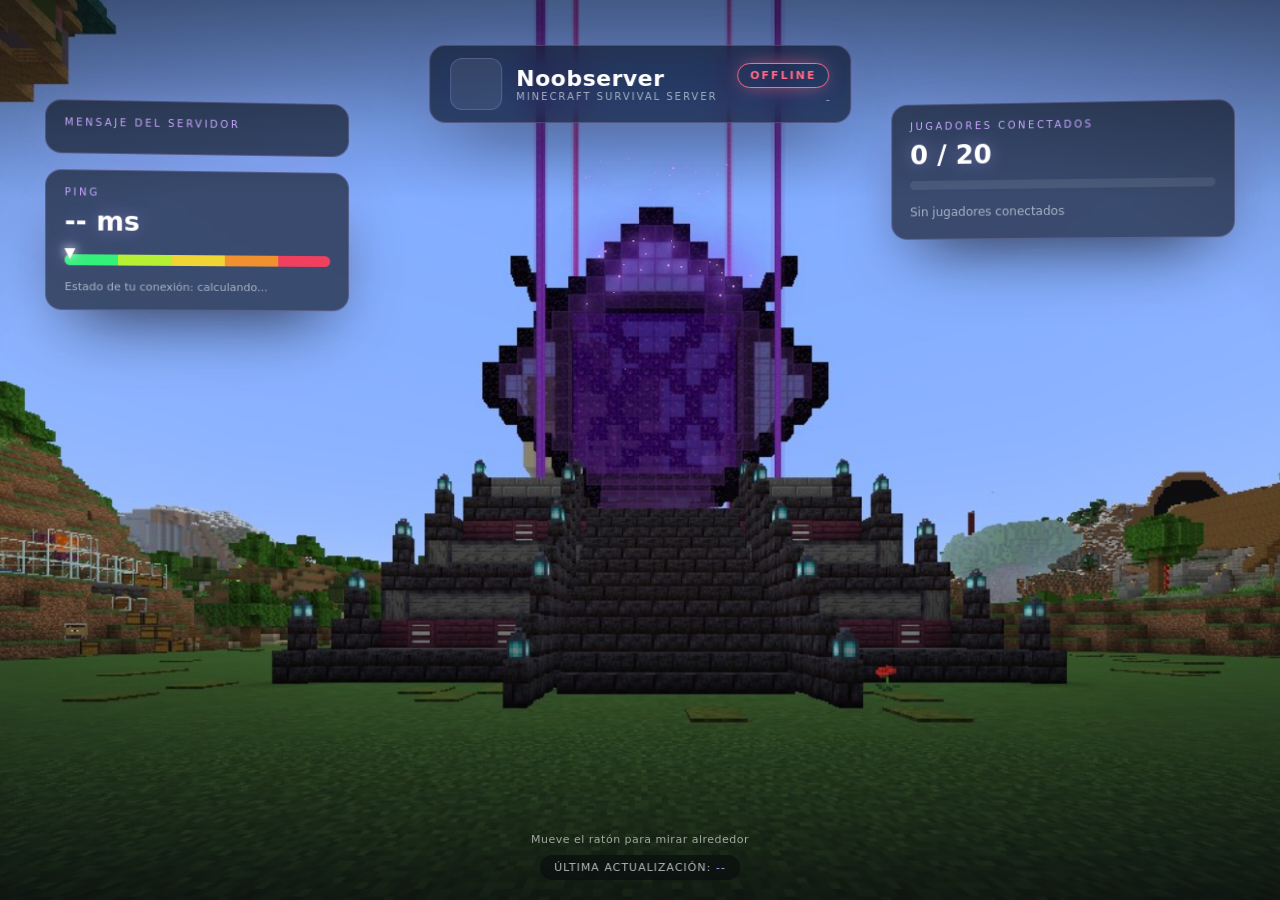
==== mockups/4-dentro-del-servidor/index.html @ 257c9c57 "Nueva página: escena 3D "Dentro del servidor" Sustituye el panel plano por una escena 2.5D con la fo" ====
<!DOCTYPE html>
<html lang="es">
<head>
  <meta charset="UTF-8" />
  <meta name="viewport" content="width=device-width, initial-scale=1.0" />
  <title>Noobserver Status</title>
  <link rel="icon" type="image/png" href="../../favicon.png" />
  <link rel="stylesheet" href="style.css" />
</head>
<body>
  <div class="viewer" id="viewer">
    <div class="hero" id="hero" aria-hidden="true"></div>
    <div class="haze" aria-hidden="true"></div>
    <div class="dust" id="dust" aria-hidden="true"></div>
    <div class="ripples" id="ripples" aria-hidden="true"></div>
    <div class="fx" id="fx" aria-hidden="true"></div>

    <div class="scene3d" id="scene3d">
      <div class="plate title-plate">
        <div class="icon-wrap"><img id="server-icon" alt="server icon" /></div>
        <div class="title-text">
          <h1>Noobserver</h1>
          <p>Minecraft Survival Server</p>
        </div>
        <div class="title-status">
          <div id="status" class="status offline">OFFLINE</div>
          <div id="version" class="version">-</div>
        </div>
      </div>

      <div class="col col-left">
        <section class="plate card">
          <div class="label">Mensaje del servidor</div>
          <div id="motd"></div>
        </section>
        <section class="plate card">
          <div class="label">Ping</div>
          <div class="value" id="ping-value">-- ms</div>
          <div class="ping-status-container">
            <div class="ping-bar">
              <div class="ping-bar-segment excellent"></div>
              <div class="ping-bar-segment good"></div>
              <div class="ping-bar-segment acceptable"></div>
              <div class="ping-bar-segment bad"></div>
              <div class="ping-bar-segment terrible"></div>
            </div>
            <div id="ping-arrow" class="ping-arrow">▼</div>
          </div>
          <div id="ping-status-text" class="ping-status-text">Estado de tu conexión: -</div>
        </section>
      </div>

      <div class="col col-right">
        <section class="plate card players-card">
          <div class="label">Jugadores conectados</div>
          <div class="value" id="players-count">0 / 20</div>
          <div class="bar"><div id="players-bar"></div></div>
          <div id="players-list" class="players-list">
            <div class="empty">Sin jugadores conectados</div>
          </div>
        </section>
      </div>
    </div>

    <footer class="foot">Última actualización: <span id="last-update">--</span></footer>
    <div class="hint" id="hint">Mueve el ratón para mirar alrededor</div>
  </div>

  <!-- Foto del portal incrustada en un data URI -->
  <script src="pano/faces.js"></script>
  <script src="scene.js"></script>

  <!-- Lógica original del panel (no modificar) -->
  <script src="config.js"></script>
  <script src="script.js"></script>
</body>
</html>
---- mockups/4-dentro-del-servidor/style.css ----
/* Noobserver Status — escena "Dentro del servidor".
   Escena 2.5D con parallax + mouse-look sobre la foto del portal del nether
   y tarjetas de datos flotando en 3D. Sin librerías. */

:root {
  --font: "Inter", system-ui, -apple-system, "Segoe UI", Roboto, sans-serif;
  --glass: rgba(10, 14, 22, 0.62);
  --glass-line: rgba(200, 180, 255, 0.22);
  --text: #eef2f8;
  --text-dim: #a6b2c4;
  --accent: #c8a6ff;
}

* { box-sizing: border-box; margin: 0; padding: 0; }
html, body { height: 100%; font-family: var(--font); color: var(--text); background: #05070c; overflow: hidden; }

/* ---------- Visor / foto de fondo ------------------------------- */
.viewer {
  position: fixed; inset: 0;
  overflow: hidden;
  perspective: 1600px;
  perspective-origin: 50% 42%;
  background: #05070c;
  -webkit-user-select: none; -moz-user-select: none; user-select: none;
  touch-action: none;
  -webkit-tap-highlight-color: transparent;
}
.viewer img { -webkit-user-drag: none; user-drag: none; }

.hero {
  position: absolute; top: 0; left: 0; width: 100%; height: 100%;
  background: #0a0f18 center / cover no-repeat;
  transform: scale(1.06);
  transform-origin: 50% 50%;
  will-change: transform;
  pointer-events: none;
}

.haze {
  position: absolute; inset: 0; pointer-events: none; z-index: 2;
  background:
    radial-gradient(120% 80% at 50% 45%, transparent 42%, rgba(3, 5, 10, 0.33) 78%, rgba(2, 3, 8, 0.7) 100%),
    linear-gradient(180deg, rgba(4, 6, 12, 0.42) 0%, transparent 22%, transparent 62%, rgba(3, 5, 10, 0.72) 100%);
}

/* ---------- Onda al hacer clic en el portal -------------------- */
.ripples { position: absolute; inset: 0; z-index: 4; pointer-events: none; overflow: hidden; }
.ripple {
  position: absolute; width: 22px; height: 22px; margin: -11px 0 0 -11px;
  border: 2px solid rgba(210, 170, 255, 0.7);
  border-radius: 50%;
  animation: rippleOut 900ms cubic-bezier(0.22, 1, 0.36, 1) forwards;
}
@keyframes rippleOut {
  0%   { transform: scale(0.3); opacity: 0.85; }
  100% { transform: scale(11);  opacity: 0; }
}

/* ---------- Brasas del portal (dos planos de profundidad) ----- */
.dust { position: absolute; top: 0; left: 0; width: 100%; height: 100%; pointer-events: none; overflow: hidden; will-change: transform; z-index: 3; }
.dust-layer { position: absolute; inset: 0; will-change: transform; }
.dust-behind { z-index: 0; }
.dust-far    { z-index: 1; }
.mote {
  position: absolute; display: block; border-radius: 50%;
  background: radial-gradient(circle at 42% 36%, #ffffff 0%, #e7ccff 30%, #c07bff 60%, #8a2bff 100%);
  box-shadow:
    0 0 10px 2px rgba(200, 140, 255, 0.9),
    0 0 26px 6px rgba(150, 70, 255, 0.5),
    0 0 46px 12px rgba(120, 50, 240, 0.25);
  animation: ember linear infinite;
  mix-blend-mode: screen;
}
.dust-behind .mote {
  box-shadow:
    0 0 6px 1px rgba(190, 140, 255, 0.6),
    0 0 16px 4px rgba(140, 70, 255, 0.28);
}
@keyframes ember {
  0%   { transform: translate3d(0, 0, 0) scale(0.5);                              opacity: 0; }
  10%  { opacity: 1; }
  45%  { transform: translate3d(var(--sway, 16px), calc(var(--rise, -220px) * 0.5), 0) scale(1); opacity: 1; }
  75%  { opacity: 0.6; }
  100% { transform: translate3d(0, var(--rise, -220px), 0) scale(0.45);           opacity: 0; }
}

/* ---------- Estela de partículas del ratón -------------------- */
.fx { position: absolute; inset: 0; pointer-events: none; overflow: hidden; z-index: 6; }
.spark {
  position: absolute; border-radius: 50%;
  margin-left: -3px; margin-top: -3px;
  background: radial-gradient(circle at 45% 40%, #fff 0%, #d9b3ff 40%, rgba(162, 76, 255, 0) 72%);
  box-shadow: 0 0 10px 2px rgba(200, 140, 255, 0.7);
  animation: sparkfade 0.7s ease-out forwards;
}
@keyframes sparkfade {
  0%   { opacity: 0.95; transform: translate3d(0, 0, 0) scale(1); }
  100% { opacity: 0;    transform: translate3d(var(--dx, 0), var(--dy, 18px), 0) scale(0.25); }
}

/* ---------- Tarjetas ----------------------------------------- */
.scene3d {
  position: absolute; inset: 0; z-index: 5;
  transform-style: preserve-3d;
  will-change: transform;
  pointer-events: none;
}
.scene3d .players-list { pointer-events: auto; }

.plate {
  background: var(--glass);
  border: 1px solid var(--glass-line);
  border-radius: 16px;
  backdrop-filter: blur(14px) saturate(150%);
  -webkit-backdrop-filter: blur(14px) saturate(150%);
  box-shadow:
    0 30px 70px -28px rgba(0, 0, 0, 0.8),
    0 0 40px -12px rgba(200, 166, 255, 0.25);
}

.title-plate {
  position: absolute; left: 50%; top: 5%;
  transform: translateX(-50%);
  display: flex; align-items: center; gap: 14px;
  padding: 12px 20px;
}
.icon-wrap {
  width: 52px; height: 52px; border-radius: 12px; flex: 0 0 auto;
  background: rgba(255, 255, 255, 0.08); border: 1px solid var(--glass-line);
  display: grid; place-items: center; overflow: hidden;
}
#server-icon { width: 46px; height: 46px; image-rendering: pixelated; display: block; }
#server-icon:not([src]) { display: none; }
.title-text h1 { font-size: 22px; color: #fff; letter-spacing: 0.5px; }
.title-text p { font-size: 10px; letter-spacing: 2px; text-transform: uppercase; color: var(--text-dim); }
.title-status { display: flex; flex-direction: column; align-items: flex-end; gap: 5px; margin-left: 6px; }
.status {
  font-size: 11px; font-weight: 700; letter-spacing: 2px;
  padding: 5px 12px; border-radius: 999px; border: 1px solid currentColor;
  will-change: transform;
  animation: statusBeat 5s ease-in-out infinite;
}
.status.online { color: #6df0a5; box-shadow: 0 0 20px -4px #6df0a5; }
.status.offline { color: #ff6a86; box-shadow: 0 0 20px -6px #ff6a86; }
@keyframes statusBeat {
  0%, 100% { transform: scale(1);      box-shadow: 0 0 15px -7px currentColor; }
  40%      { transform: scale(1.012);  box-shadow: 0 0 18px -5px currentColor; }
}
.version { font-size: 11px; color: var(--text-dim); font-variant-numeric: tabular-nums; }

.col {
  position: absolute; top: 11%;
  display: flex; flex-direction: column; gap: 16px;
  max-height: 80vh;
}
.col-left  { left: 3.5%;  width: min(24vw, 300px); transform: rotateY(6deg);  transform-origin: left center; }
.col-right { right: 3.5%; width: min(27vw, 340px); transform: rotateY(-6deg); transform-origin: right center; }

.card { padding: 16px 18px; }
.label { font-size: 10px; letter-spacing: 2.5px; text-transform: uppercase; color: var(--accent); margin-bottom: 9px; }
.value { font-size: 26px; font-weight: 700; color: #fff; font-variant-numeric: tabular-nums; text-shadow: 0 0 18px rgba(200, 166, 255, 0.4); }

.bar { margin-top: 11px; height: 9px; border-radius: 999px; background: rgba(255, 255, 255, 0.09); overflow: hidden; }
#players-bar {
  height: 100%; width: 0%;
  background: linear-gradient(90deg, #6df0a5, var(--accent));
  box-shadow: 0 0 14px 0 rgba(109, 240, 165, 0.55);
  transition: width 0.6s cubic-bezier(0.22, 1, 0.36, 1);
}

.ping-status-container { position: relative; margin-top: 12px; height: 24px; }
.ping-bar {
  position: absolute; left: 0; right: 0; top: 6px; height: 11px;
  display: flex; border-radius: 999px; overflow: hidden;
  box-shadow: 0 0 0 1px rgba(255, 255, 255, 0.08) inset;
}
.ping-bar-segment { flex: 1; }
.ping-bar-segment.excellent  { background: #34f07a; }
.ping-bar-segment.good       { background: #b6f034; }
.ping-bar-segment.acceptable { background: #f0d534; }
.ping-bar-segment.bad        { background: #f0902f; }
.ping-bar-segment.terrible   { background: #f0405f; }
.ping-arrow {
  position: absolute; top: -4px; left: 2%;
  transform: translateX(-50%);
  color: #fff; font-size: 14px; text-shadow: 0 0 10px #fff, 0 0 20px var(--accent);
  transition: left 0.55s cubic-bezier(0.34, 1.56, 0.64, 1);
}
.ping-status-text { margin-top: 8px; font-size: 11px; color: var(--text-dim); }

#motd { font-size: 13px; line-height: 1.55; color: #e4e9f2; white-space: pre-wrap; word-break: break-word; }

.players-card { display: flex; flex-direction: column; min-height: 0; max-height: 78vh; }
.players-card .bar { flex: 0 0 auto; }
.players-list {
  display: grid; grid-template-columns: 1fr 1fr; gap: 8px;
  margin-top: 12px;
  max-height: 58vh;
  overflow-y: auto;
  overscroll-behavior: contain;
  padding-right: 2px;
}
.players-list::-webkit-scrollbar { width: 6px; }
.players-list::-webkit-scrollbar-thumb { background: rgba(200, 166, 255, 0.35); border-radius: 6px; }
.players-list .empty { grid-column: 1 / -1; color: var(--text-dim); font-size: 12px; padding: 4px 0; }
.player {
  display: flex; align-items: center; gap: 8px; padding: 6px 8px;
  border-radius: 9px; background: rgba(255, 255, 255, 0.06);
  border: 1px solid rgba(255, 255, 255, 0.08);
  min-width: 0;
}
.player img { width: 26px; height: 26px; border-radius: 6px; image-rendering: pixelated; background: #10141c; flex: 0 0 auto; }
.player span { font-size: 12px; overflow: hidden; text-overflow: ellipsis; white-space: nowrap; min-width: 0; }

.foot {
  position: absolute; left: 50%; bottom: 20px; transform: translateX(-50%);
  z-index: 7; font-size: 11px; letter-spacing: 1px; text-transform: uppercase;
  color: rgba(255, 255, 255, 0.7);
  background: rgba(5, 7, 12, 0.5); padding: 6px 14px; border-radius: 999px;
  backdrop-filter: blur(6px); -webkit-backdrop-filter: blur(6px);
}
#last-update { color: var(--accent); text-transform: none; }
.hint {
  position: absolute; left: 50%; bottom: 54px; transform: translateX(-50%);
  z-index: 7; font-size: 11px; letter-spacing: 0.5px; color: rgba(255, 255, 255, 0.6);
  transition: opacity 0.6s ease; text-align: center;
}
.hint.fade { opacity: 0; }

/* ---------- Móvil / panel estrecho -------------------------- */
@media (max-width: 900px) {
  html, body, .viewer { overflow-y: auto; }
  .viewer { position: relative; min-height: 100vh; perspective: none; }
  .scene3d { position: relative; transform: none !important; display: flex; flex-direction: column; gap: 14px; padding: 90px 14px 90px; }
  .title-plate { position: static; transform: none; margin: 0 auto; }
  .col { position: static; width: 100%; transform: none; }
}
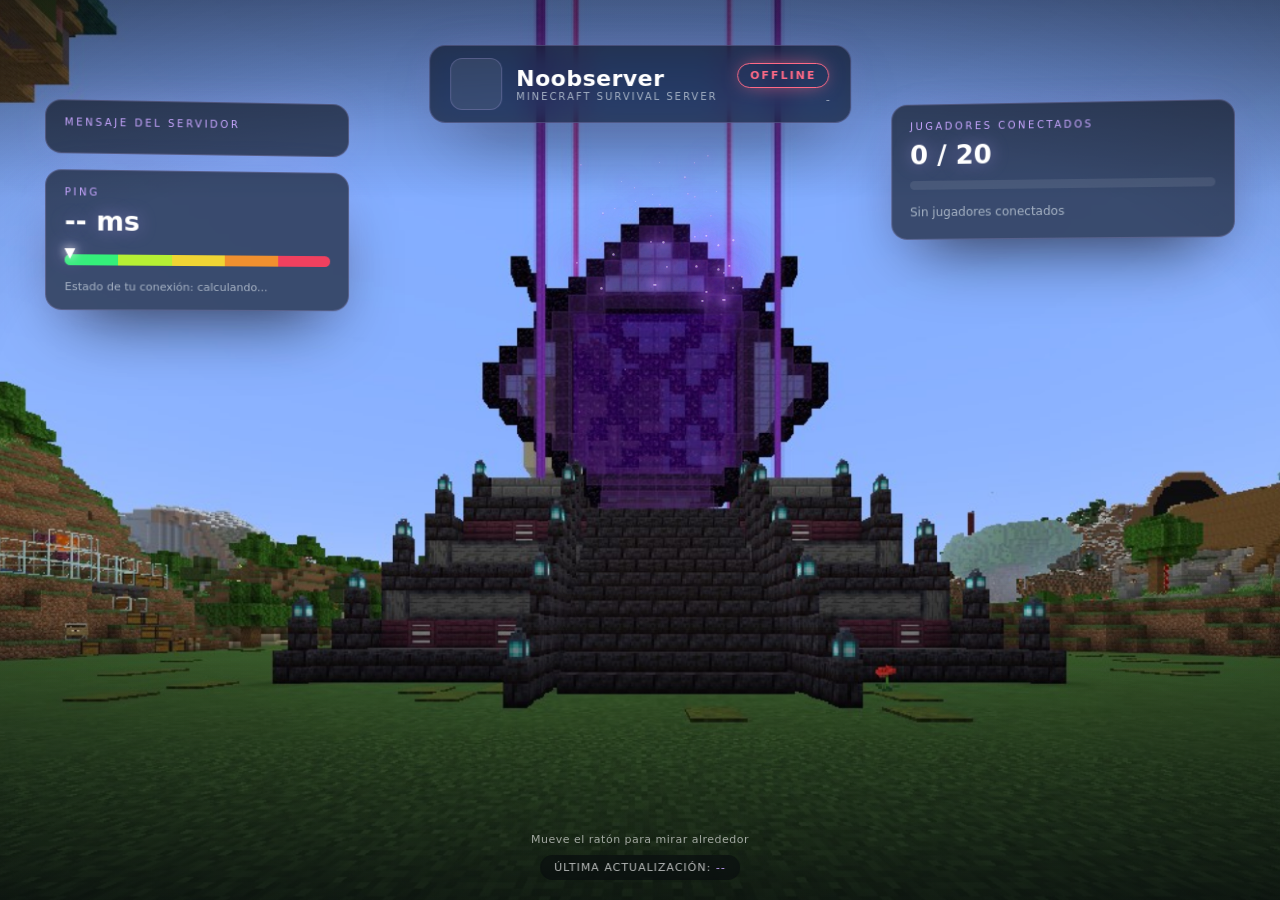
==== commit 03094e24: "Cache-busting en los assets (style.css / scene.js / faces.js ?v=1) Sin el parámetro de versión, el n" ====
--- a/mockups/4-dentro-del-servidor/index.html
+++ b/mockups/4-dentro-del-servidor/index.html
@@ -5,7 +5,7 @@
   <meta name="viewport" content="width=device-width, initial-scale=1.0" />
   <title>Noobserver Status</title>
   <link rel="icon" type="image/png" href="../../favicon.png" />
-  <link rel="stylesheet" href="style.css" />
+  <link rel="stylesheet" href="style.css?v=1" />
 </head>
 <body>
   <div class="viewer" id="viewer">
@@ -67,8 +67,8 @@
   </div>
 
   <!-- Foto del portal incrustada en un data URI -->
-  <script src="pano/faces.js"></script>
-  <script src="scene.js"></script>
+  <script src="pano/faces.js?v=1"></script>
+  <script src="scene.js?v=1"></script>
 
   <!-- Lógica original del panel (no modificar) -->
   <script src="config.js"></script>
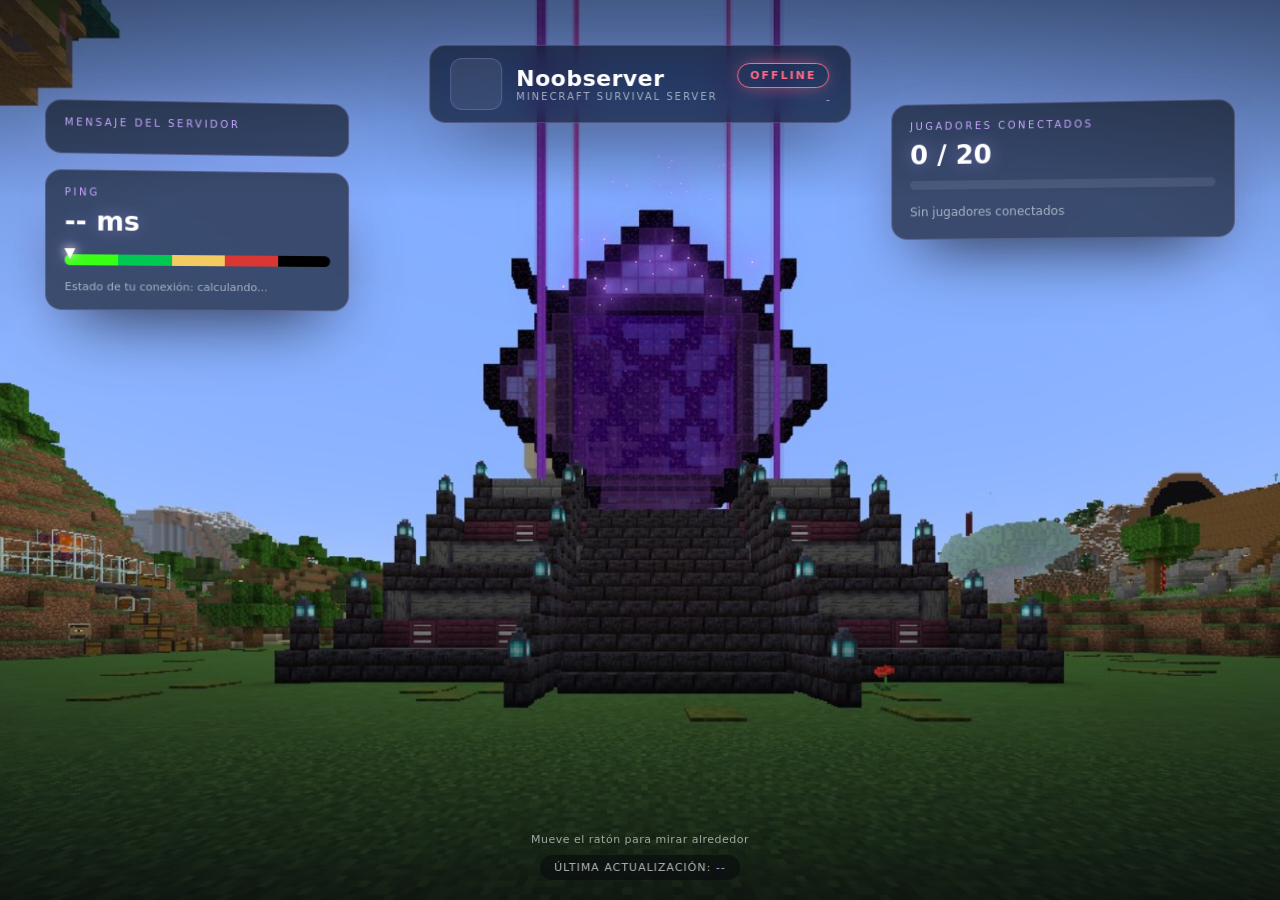
==== commit 992d659a: "Barra de ping: colores originales (verde neón / verde / amarillo / rojo / negro) Restaura la paleta " ====
--- a/mockups/4-dentro-del-servidor/index.html
+++ b/mockups/4-dentro-del-servidor/index.html
@@ -5,7 +5,7 @@
   <meta name="viewport" content="width=device-width, initial-scale=1.0" />
   <title>Noobserver Status</title>
   <link rel="icon" type="image/png" href="../../favicon.png" />
-  <link rel="stylesheet" href="style.css?v=1" />
+  <link rel="stylesheet" href="style.css?v=2" />
 </head>
 <body>
   <div class="viewer" id="viewer">
--- a/mockups/4-dentro-del-servidor/style.css
+++ b/mockups/4-dentro-del-servidor/style.css
@@ -175,11 +175,11 @@
   box-shadow: 0 0 0 1px rgba(255, 255, 255, 0.08) inset;
 }
 .ping-bar-segment { flex: 1; }
-.ping-bar-segment.excellent  { background: #34f07a; }
-.ping-bar-segment.good       { background: #b6f034; }
-.ping-bar-segment.acceptable { background: #f0d534; }
-.ping-bar-segment.bad        { background: #f0902f; }
-.ping-bar-segment.terrible   { background: #f0405f; }
+.ping-bar-segment.excellent  { background: #39FF14; }  /* verde neón  · ping <= 30 ms */
+.ping-bar-segment.good       { background: #00C853; }  /* verde       · 31-60 ms */
+.ping-bar-segment.acceptable { background: #F2CC60; }  /* amarillo    · 61-150 ms */
+.ping-bar-segment.bad        { background: #DA3633; }  /* rojo        · 151-250 ms */
+.ping-bar-segment.terrible   { background: #000000; }  /* negro       · > 250 ms */
 .ping-arrow {
   position: absolute; top: -4px; left: 2%;
   transform: translateX(-50%);
